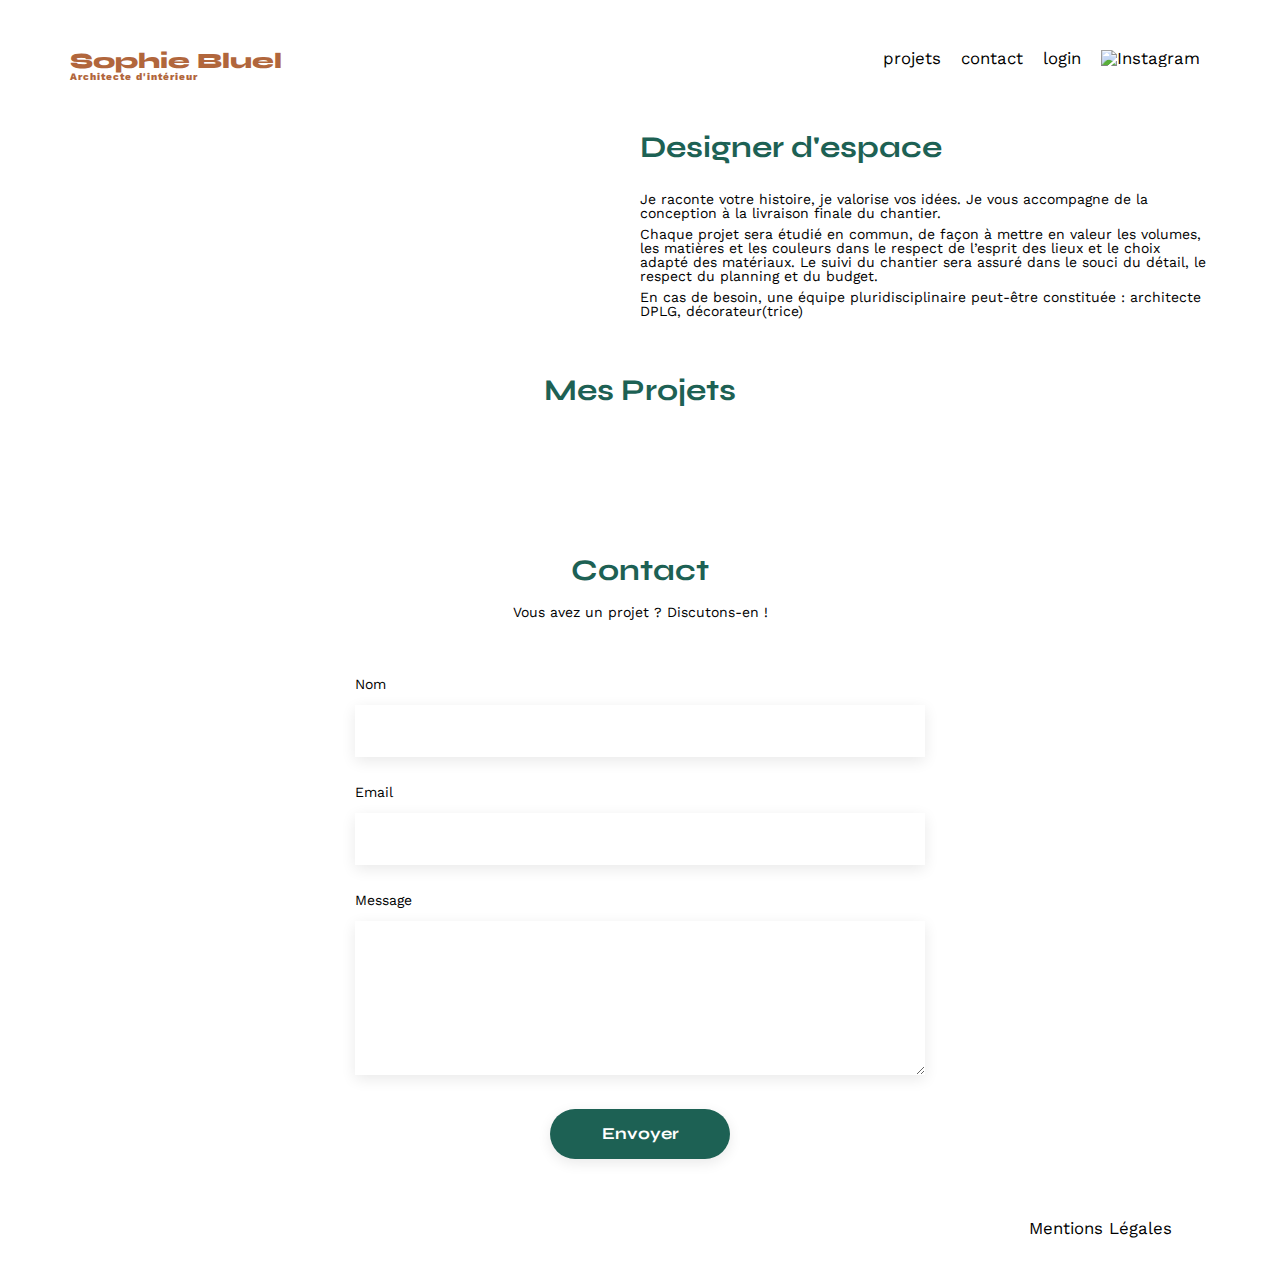
==== FrontEnd/index.html @ 2cf4a070 "Filter buttons JS, Login HTML&CSS" ====
<!DOCTYPE html>
<html lang="fr">
<head>
	<meta charset="UTF-8">
	<title>Sophie Bluel - Architecte d'intérieur</title>
	<meta name="viewport" content="width=device-width, initial-scale=1.0">
	<link rel="preconnect" href="https://fonts.googleapis.com">
	<link rel="preconnect" href="https://fonts.gstatic.com" crossorigin>
	<link href="https://fonts.googleapis.com/css2?family=Syne:wght@700;800&family=Work+Sans&display=swap" rel="stylesheet">
	<meta name="description" content="">
	<link rel="stylesheet" href="./assets/style.css">
	<script src="script.js" defer></script>
</head>
<body>
<header>
	<h1>Sophie Bluel <span>Architecte d'intérieur</span></h1>
	<nav>
		<ul>
			<li>projets</li>
			<li>contact</li>
			<li>login</li>
			<li><img src="./assets/icons/instagram.png" alt="Instagram"></li>
		</ul>
	</nav>
</header>
<main>
	<section id="introduction">
		<figure>
			<img src="./assets/images/sophie-bluel.png" alt="">
		</figure>
		<article>
			<h2>Designer d'espace</h2>
			<p>Je raconte votre histoire, je valorise vos idées. Je vous accompagne de la conception à la livraison finale du chantier.</p>
			<p>Chaque projet sera étudié en commun, de façon à mettre en valeur les volumes, les matières et les couleurs dans le respect de l’esprit des lieux et le choix adapté des matériaux. Le suivi du chantier sera assuré dans le souci du détail, le respect du planning et du budget.</p>
			<p>En cas de besoin, une équipe pluridisciplinaire peut-être constituée : architecte DPLG, décorateur(trice)</p>
		</article>
	</section>
	<section id="portfolio">
		<h2>Mes Projets</h2>
		<div id="filters" style="text-align: center; margin-bottom: 20px;">
			<!-- Les boutons de filtres seront générés ici -->
		</div>
		<div class="gallery">
			<!-- Les travaux s'afficheront ici -->
		</div>
	</section>
	<section id="contact">
		<h2>Contact</h2>
		<p>Vous avez un projet ? Discutons-en !</p>
		<form action="#" method="post">
			<label for="name">Nom</label>
			<input type="text" name="name" id="name">
			<label for="email">Email</label>
			<input type="email" name="email" id="email">
			<label for="message">Message</label>
			<textarea name="message" id="message" cols="30" rows="10"></textarea>
			<input type="submit" value="Envoyer">
		</form>
	</section>
</main>

<footer>
	<nav>
		<ul>
			<li>Mentions Légales</li>
		</ul>
	</nav>
</footer>
</body>
</html>
---- FrontEnd/assets/style.css ----
/* http://meyerweb.com/eric/tools/css/reset/
   v2.0 | 20110126
   License: none (public domain)
*/

html, body, div, span, applet, object, iframe,
h1, h2, h3, h4, h5, h6, p, blockquote, pre,
a, abbr, acronym, address, big, cite, code,
del, dfn, em, img, ins, kbd, q, s, samp,
small, strike, strong, sub, sup, tt, var,
b, u, i, center,
dl, dt, dd, ol, ul, li,
fieldset, form, label, legend,
table, caption, tbody, tfoot, thead, tr, th, td,
article, aside, canvas, details, embed,
figure, figcaption, footer, header, hgroup,
menu, nav, output, ruby, section, summary,
time, mark, audio, video {
	margin: 0;
	padding: 0;
	border: 0;
	font-size: 100%;
	font: inherit;
	vertical-align: baseline;
}
/* HTML5 display-role reset for older browsers */
article, aside, details, figcaption, figure,
footer, header, hgroup, menu, nav, section {
	display: block;
}
body {
	line-height: 1;
}
ol, ul {
	list-style: none;
}
blockquote, q {
	quotes: none;
}
blockquote:before, blockquote:after,
q:before, q:after {
	content: '';
	content: none;
}
table {
	border-collapse: collapse;
	border-spacing: 0;
}
/** end reset css**/
body {
	max-width: 1140px;
	margin:auto;
	font-family: 'Work Sans' ;
	font-size: 14px;
}
header {
	display: flex;
	justify-content: space-between;
	margin: 50px 0
}
section {
	margin: 50px 0
}

h1{
	display: flex;
	flex-direction: column;
	font-family: 'Syne';
	font-size: 22px;
	font-weight: 800;
	color: #B1663C
}

h1 > span {
	font-family: 'Work Sans';
	font-size:10px;
	letter-spacing: 0.1em;
;
}

h2{
	font-family: 'Syne';
	font-weight: 700;
	font-size: 30px;
	color: #1D6154
}
nav ul {
	display: flex;
	align-items: center;
	list-style-type: none;

}
nav li {
	padding: 0 10px;
	font-size: 1.2em;
}

li:hover {
	color: #B1663C;
}
#introduction {
	display: flex;
	align-items: center;
}
#introduction figure {
	flex: 1
}
#introduction img {
	display: block;
	margin: auto;
	width: 80%;
}

#introduction article {
	flex: 1
}
#introduction h2 {
	margin-bottom: 1em;
}

#introduction p {
	margin-bottom: 0.5em;
}
#portfolio h2 {
	text-align: center;
	margin-bottom: 1em;
}
.gallery {
	width: 100%;
	display: grid;
	grid-template-columns: 1fr 1fr 1fr;
	grid-column-gap: 20px;
	grid-row-gap: 20px;
}

.gallery img {
	width: 100%;

}
#contact {
	width: 50%;
margin: auto;
}
#contact > * {
	text-align: center;

}
#contact h2{
	margin-bottom: 20px;
}
#contact form {
	text-align: left;
	margin-top:30px;
	display: flex;
	flex-direction: column;
}

#contact input {
	height: 50px;
	font-size: 1.2em;
	border: none;
	box-shadow: 0px 4px 14px rgba(0, 0, 0, 0.09);
}
#contact label {
	margin: 2em 0 1em 0;
}
#contact textarea {
	border: none;
	box-shadow: 0px 4px 14px rgba(0, 0, 0, 0.09);
}

input[type="submit"]{
	font-family: 'Syne';
	font-weight: 700;
	color: white;
	background-color: #1D6154;
	margin : 2em auto ;
	width: 180px;
	text-align: center;
	border-radius: 60px ;
}

footer nav ul {
	display: flex;
	justify-content: flex-end;
	margin: 2em
}


/* CSS fait */

#filters {
    display: flex;
    gap: 10px;
    margin-bottom: 50px;
	margin-top: 50px;
    justify-content: center;
}

#filters button {
    font-family: 'Syne', sans-serif;
    font-weight: 700;
    font-size: 16px;
    padding: 8px 14px;
    border: 1px solid #1D6154;
    border-radius: 60px;
    background-color: white;
    color: #1D6154;
    cursor: pointer;
    transition: all 0.3s ease;
}

#filters button:hover {
    background-color: #1D6154;
    color: white;
}

#filters button.active {
    background-color: #1D6154;
    color: white;
}

.gallery {
	margin-top: 50px;
}
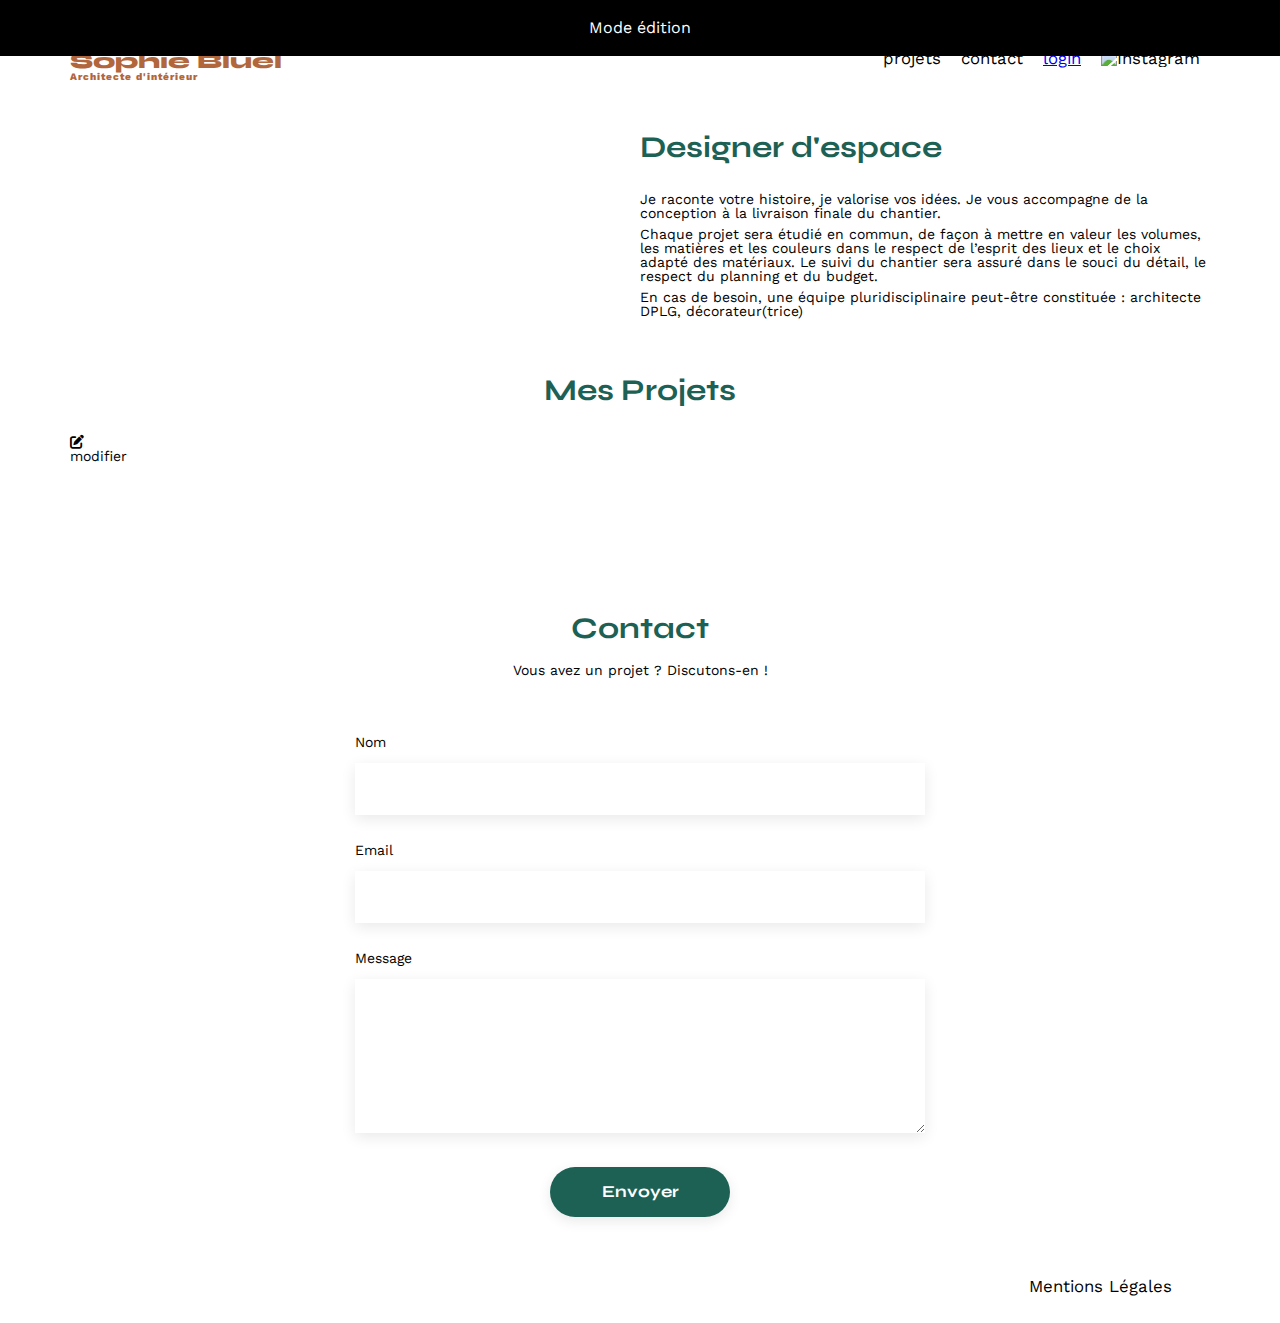
==== commit cc262820: "Login page JS + token storage" ====
--- a/FrontEnd/index.html
+++ b/FrontEnd/index.html
@@ -7,18 +7,23 @@
 	<link rel="preconnect" href="https://fonts.googleapis.com">
 	<link rel="preconnect" href="https://fonts.gstatic.com" crossorigin>
 	<link href="https://fonts.googleapis.com/css2?family=Syne:wght@700;800&family=Work+Sans&display=swap" rel="stylesheet">
+	<link href="https://cdnjs.cloudflare.com/ajax/libs/font-awesome/6.5.1/css/all.min.css" rel="stylesheet">
 	<meta name="description" content="">
 	<link rel="stylesheet" href="./assets/style.css">
 	<script src="script.js" defer></script>
 </head>
 <body>
+
 <header>
+	<div id="mode-edition">
+		<p>Mode édition</p>
+	</div>
 	<h1>Sophie Bluel <span>Architecte d'intérieur</span></h1>
 	<nav>
 		<ul>
 			<li>projets</li>
 			<li>contact</li>
-			<li>login</li>
+			<li><a href="login.html">login</a></li>
 			<li><img src="./assets/icons/instagram.png" alt="Instagram"></li>
 		</ul>
 	</nav>
@@ -37,7 +42,11 @@
 	</section>
 	<section id="portfolio">
 		<h2>Mes Projets</h2>
-		<div id="filters" style="text-align: center; margin-bottom: 20px;">
+			<div id="modifier-btn">
+				<i class="fa-solid fa-pen-to-square"></i>
+				<p>modifier</p>
+			</div>
+		<div id="filters">
 			<!-- Les boutons de filtres seront générés ici -->
 		</div>
 		<div class="gallery">
--- a/FrontEnd/assets/style.css
+++ b/FrontEnd/assets/style.css
@@ -189,6 +189,22 @@
 
 /* CSS fait */
 
+/* Mode édition black bar */
+
+#mode-edition {
+	background-color: black;
+	color: white;
+	text-align: center;
+	padding: 20px 0;
+	font-size: 16px;
+	font-weight: 400;
+	position: fixed;
+	top: 0;
+	left: 0;
+	width: 100%;
+	z-index: 9999;
+  }
+
 #filters {
     display: flex;
     gap: 10px;
@@ -222,4 +238,8 @@
 
 .gallery {
 	margin-top: 50px;
-}+}
+
+#fa-pen-to-square {
+	font-size: 15px;
+}
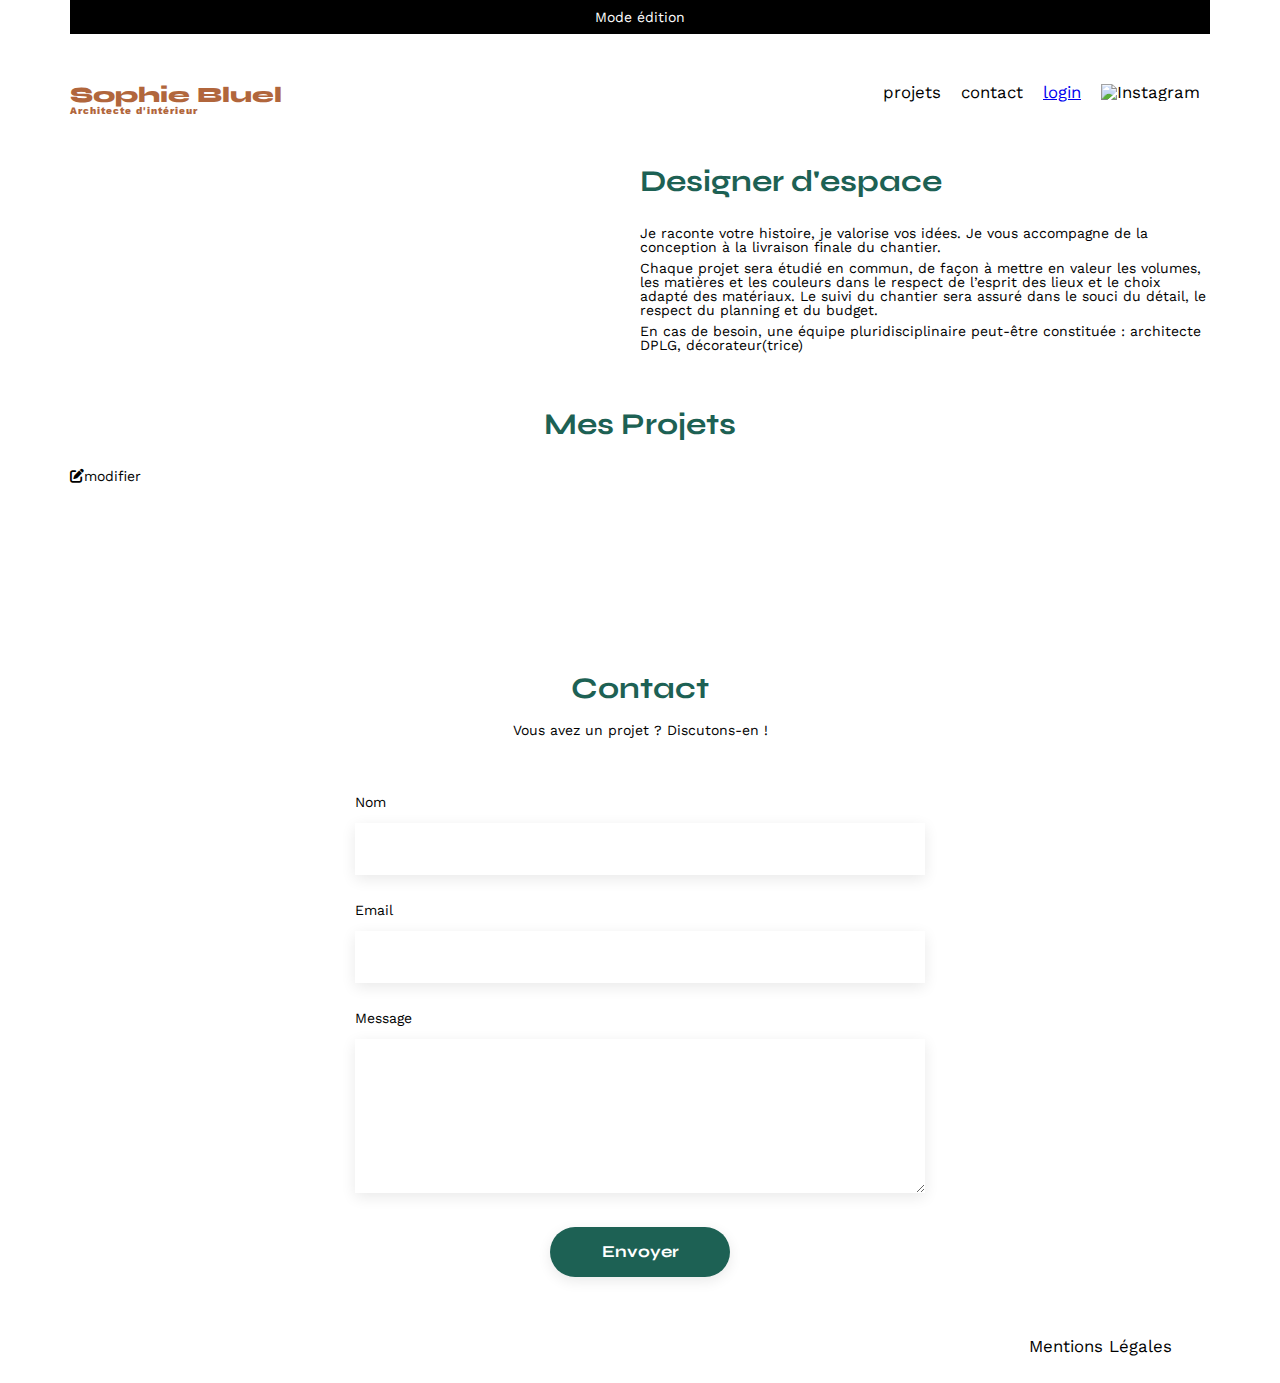
==== commit 613bb16d: "Added modal (open/close)" ====
--- a/FrontEnd/index.html
+++ b/FrontEnd/index.html
@@ -13,11 +13,10 @@
 	<script src="script.js" defer></script>
 </head>
 <body>
-
+<div id="mode-edition">
+	<p>Mode édition</p>
+</div>
 <header>
-	<div id="mode-edition">
-		<p>Mode édition</p>
-	</div>
 	<h1>Sophie Bluel <span>Architecte d'intérieur</span></h1>
 	<nav>
 		<ul>
@@ -28,6 +27,17 @@
 		</ul>
 	</nav>
 </header>
+<!-- Modale -->
+<div id="modal" class="modal hidden">
+    <div class="modal-content">
+		<span id="modal-close" class="modal-close">&times;</span>
+        <h2>Galerie photo</h2>
+		<div id="gallery" class="gallery">
+        </div>	
+			<button id="add-photo-btn" class="add-photo">Ajouter une photo</button>
+        </div>
+    </div>
+</div>
 <main>
 	<section id="introduction">
 		<figure>
--- a/FrontEnd/assets/style.css
+++ b/FrontEnd/assets/style.css
@@ -192,18 +192,14 @@
 /* Mode édition black bar */
 
 #mode-edition {
-	background-color: black;
-	color: white;
-	text-align: center;
-	padding: 20px 0;
-	font-size: 16px;
-	font-weight: 400;
-	position: fixed;
-	top: 0;
-	left: 0;
-	width: 100%;
-	z-index: 9999;
-  }
+    margin: 0;
+    padding: 10px 0;
+    background-color: black;
+    color: white;
+    text-align: center;
+    width: 100%;
+    position: relative;
+}
 
 #filters {
     display: flex;
@@ -243,3 +239,94 @@
 #fa-pen-to-square {
 	font-size: 15px;
 }
+
+#modifier-btn {
+    cursor: pointer;
+    display: inline-flex;
+    align-items: center;
+}
+
+/* Modal CSS */
+.modal {
+    position: fixed;
+    top: 0;
+    left: 0;
+    width: 100%;
+    height: 100%;
+    background-color: rgba(0, 0, 0, 0.5);
+    display: flex;
+    justify-content: center;
+    align-items: center;
+    z-index: 1000;
+    visibility: hidden;
+    opacity: 0;
+    transition: visibility 0s 0.3s, opacity 0.3s linear;
+}
+
+/* Modale visible */
+.modal.show {
+    visibility: visible;
+    opacity: 1;
+    transition: opacity 0.3s linear, visibility 0s 0s;
+}
+
+.modal-content {
+    background-color: white;
+    padding: 60px 105px;
+    border-radius: 10px;
+    width: 525px;
+    text-align: center;
+    position: relative;
+}
+
+/* Modal close button */
+.modal-close {
+    position: absolute;
+    top: 32px;
+    right: 32px;
+    font-size: 20px;
+    font-weight: bold;
+    cursor: pointer;
+}
+
+
+.gallery {
+    display: grid;
+    grid-template-columns: repeat(5, 1fr);
+    gap: 10px;
+    padding: 20px;
+	width: auto;
+    justify-items: center;
+}
+
+.gallery img {
+    width: 100%;
+    height: auto;
+}
+
+.delete-btn {
+    position: absolute;
+    top: 32px;
+    right: 32px;
+    font-size: 14px;
+    cursor: pointer;
+    width: 20px;
+    height: 20px;
+}
+
+.add-photo {
+    font-family: "Syne";
+    background-color: #1D6154;
+    color: white;
+    border: none;
+    padding: 10px 20px;
+    border-radius: 20px;
+    cursor: pointer;
+    font-size: 14px;
+    font-weight: 700;
+    margin-top: 10px;
+}
+
+.add-photo:hover {
+    background-color: #01473c;
+}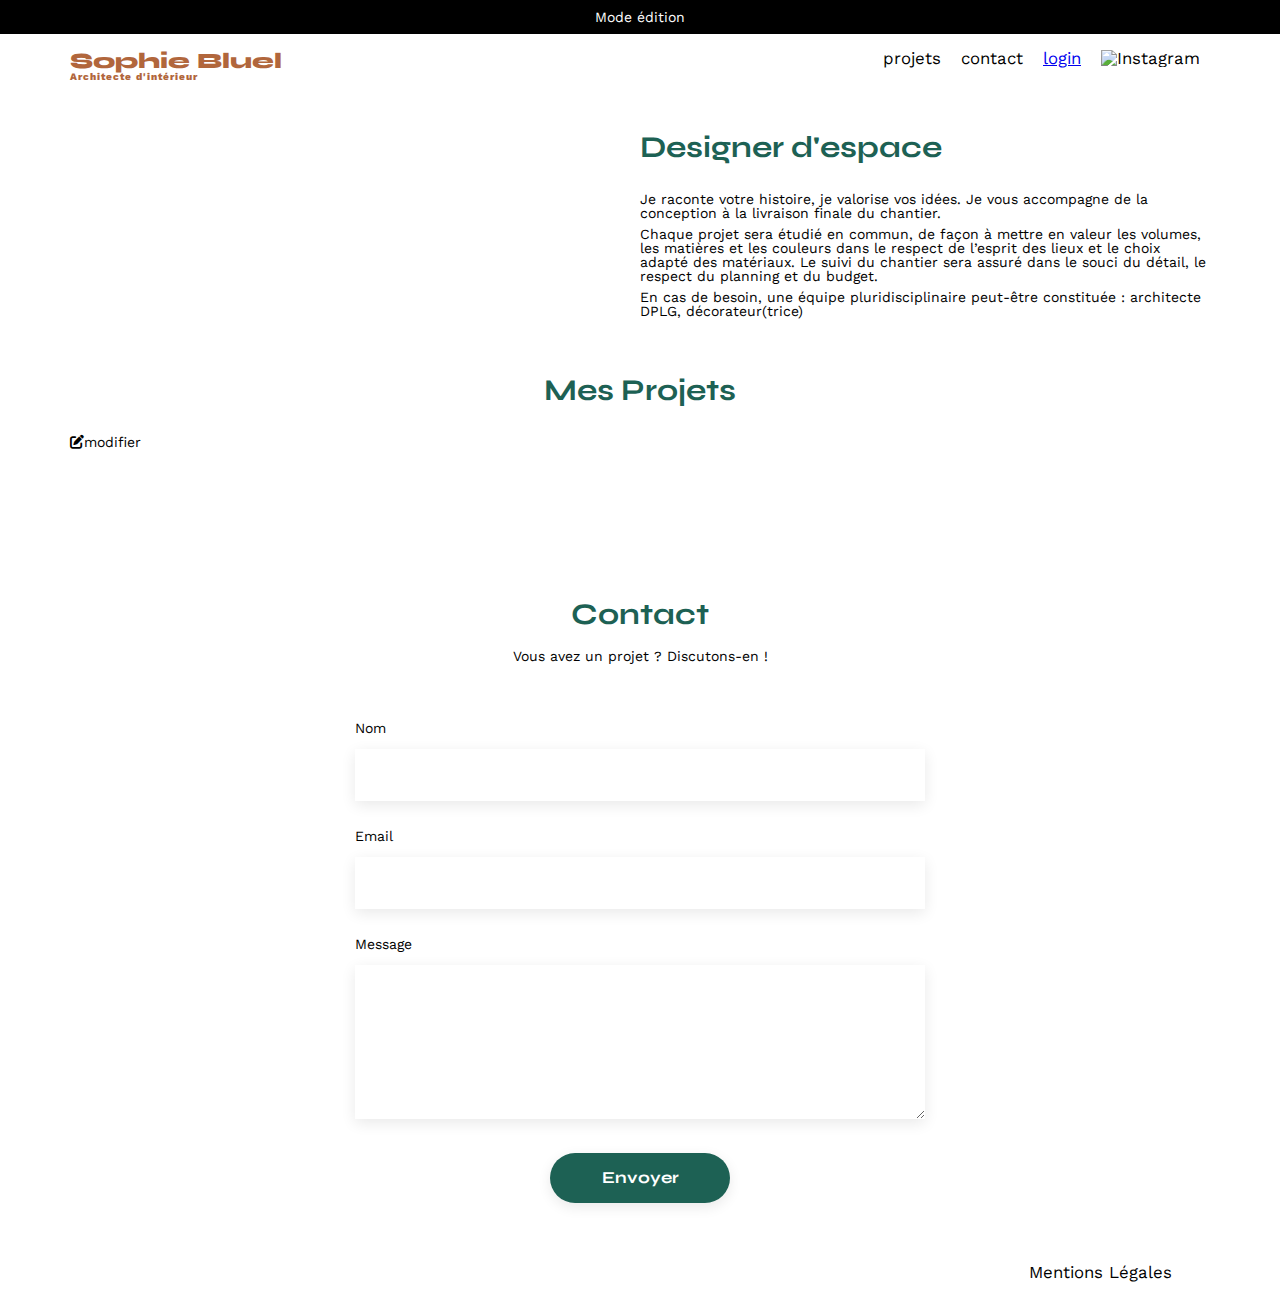
==== commit dad26a0c: "works fix modal/homepage" ====
--- a/FrontEnd/index.html
+++ b/FrontEnd/index.html
@@ -10,7 +10,7 @@
 	<link href="https://cdnjs.cloudflare.com/ajax/libs/font-awesome/6.5.1/css/all.min.css" rel="stylesheet">
 	<meta name="description" content="">
 	<link rel="stylesheet" href="./assets/style.css">
-	<script src="script.js" defer></script>
+	<script type="module" src="./script.js"></script>
 </head>
 <body>
 <div id="mode-edition">
@@ -30,12 +30,11 @@
 <!-- Modale -->
 <div id="modal" class="modal hidden">
     <div class="modal-content">
-		<span id="modal-close" class="modal-close">&times;</span>
+        <span id="modal-close" class="modal-close">&times;</span>
+		<i class="fa-solid fa-trash-can trash-icon"></i>
         <h2>Galerie photo</h2>
-		<div id="gallery" class="gallery">
-        </div>	
-			<button id="add-photo-btn" class="add-photo">Ajouter une photo</button>
-        </div>
+        <div class="modal-gallery"></div> 
+        <button id="add-photo-btn" class="add-photo">Ajouter une photo</button>
     </div>
 </div>
 <main>
--- a/FrontEnd/assets/style.css
+++ b/FrontEnd/assets/style.css
@@ -192,13 +192,15 @@
 /* Mode édition black bar */
 
 #mode-edition {
+	position: absolute;
+	top: 0px;
+	left: 0px;
+	width: 100%;
     margin: 0;
     padding: 10px 0;
     background-color: black;
     color: white;
     text-align: center;
-    width: 100%;
-    position: relative;
 }
 
 #filters {
@@ -290,7 +292,7 @@
 }
 
 
-.gallery {
+.modal-gallery {
     display: grid;
     grid-template-columns: repeat(5, 1fr);
     gap: 10px;
@@ -299,7 +301,7 @@
     justify-items: center;
 }
 
-.gallery img {
+.modal-gallery img {
     width: 100%;
     height: auto;
 }
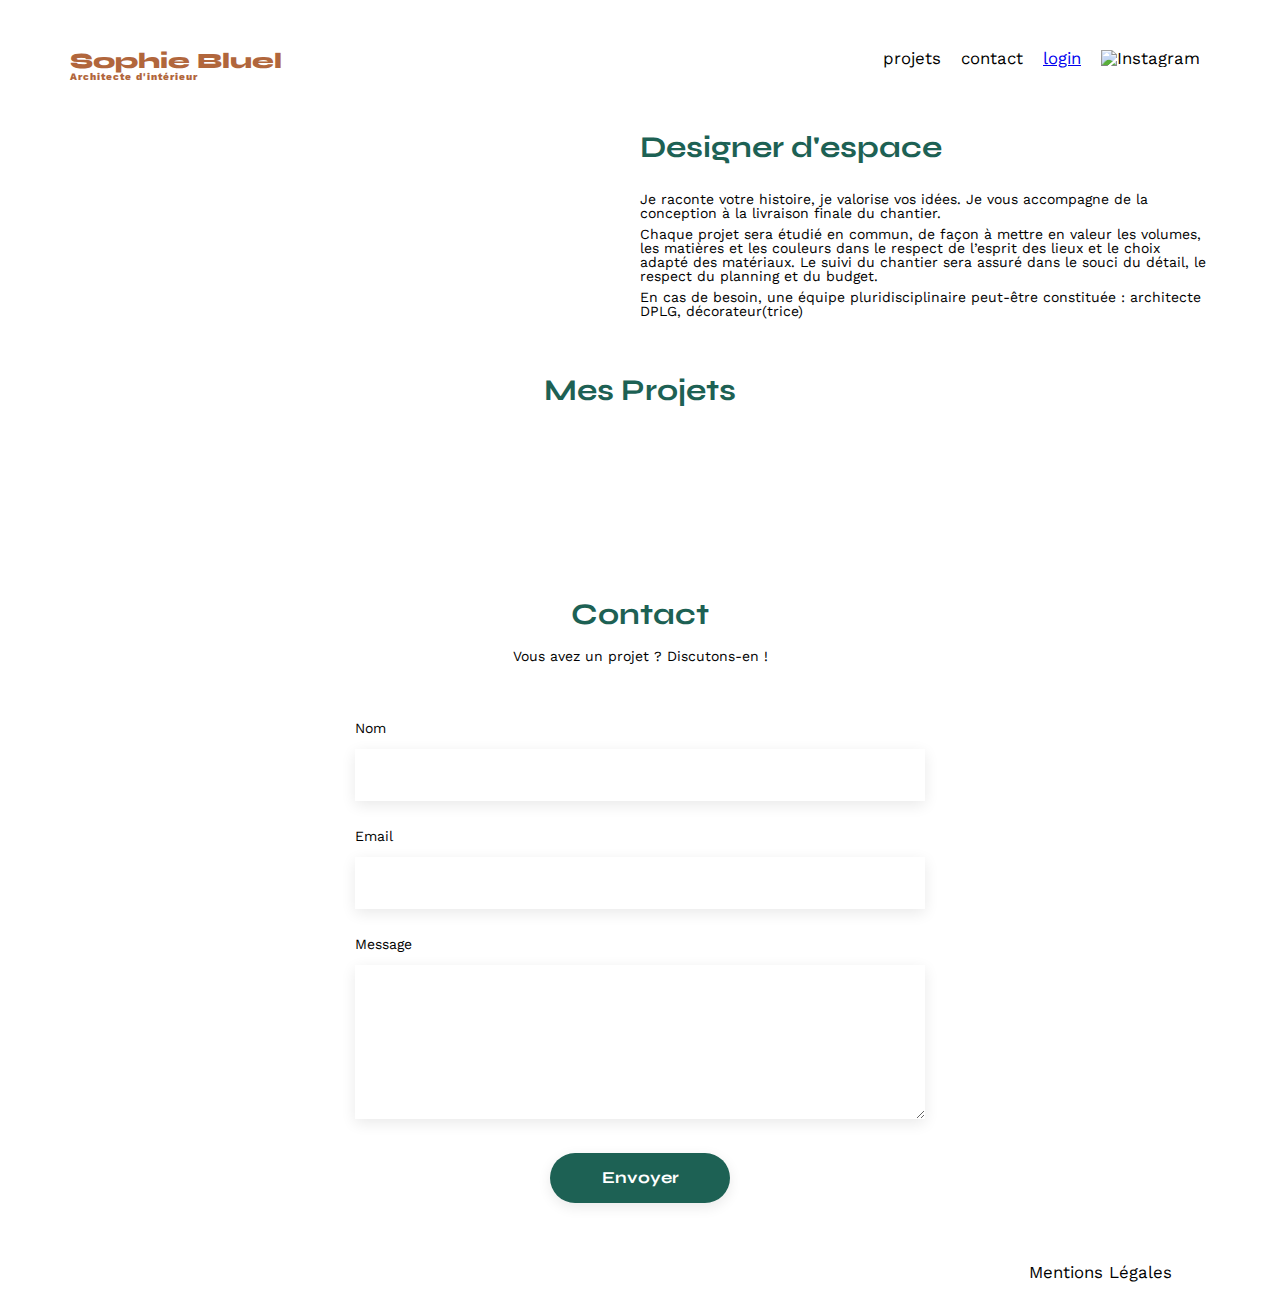
==== commit 4f6a9bbb: "Add photo function" ====
--- a/FrontEnd/index.html
+++ b/FrontEnd/index.html
@@ -13,8 +13,8 @@
 	<script type="module" src="./script.js"></script>
 </head>
 <body>
-<div id="mode-edition">
-	<p>Mode édition</p>
+<div id="mode-edition restricted">
+	<p id="restricted">Mode édition</p>
 </div>
 <header>
 	<h1>Sophie Bluel <span>Architecte d'intérieur</span></h1>
@@ -31,11 +31,37 @@
 <div id="modal" class="modal hidden">
     <div class="modal-content">
         <span id="modal-close" class="modal-close">&times;</span>
-		<i class="fa-solid fa-trash-can trash-icon"></i>
         <h2>Galerie photo</h2>
         <div class="modal-gallery"></div> 
         <button id="add-photo-btn" class="add-photo">Ajouter une photo</button>
     </div>
+</div>
+
+<!-- Form modal -->
+<div id="add-photo-modal" class="modal hidden">
+	<div class="modal-content">
+	  <span id="add-photo-modal-close" class="modal-close">&times;</span>
+	  <h2>Ajout photo</h2>
+	  <form id="add-photo-form">
+		<div class="form-group">
+			<label for="image">Ajouter une photo</label>
+			<input type="file" id="image" name="image" accept="image/*" required>
+		  </div>
+		  <div class="preview-container">
+			<img id="image-preview" class="hidden" alt="Preview of selected image">
+		  </div>
+		<div class="form-group">
+		  <label for="title">Titre:</label>
+		  <input type="text" id="title" name="title" placeholder="Titre de l'image" required>
+		</div>
+		<div class="form-group">
+		  <label for="category">Catégorie:</label>
+		  <select id="category" name="category" required>
+		  </select>
+		</div>
+		<button type="submit" class="submit-btn">Valider</button>
+	  </form>
+	</div>
 </div>
 <main>
 	<section id="introduction">
@@ -52,8 +78,8 @@
 	<section id="portfolio">
 		<h2>Mes Projets</h2>
 			<div id="modifier-btn">
-				<i class="fa-solid fa-pen-to-square"></i>
-				<p>modifier</p>
+				<i id="restricted" class="fa-solid fa-pen-to-square"></i>
+				<p id="restricted">modifier</p>
 			</div>
 		<div id="filters">
 			<!-- Les boutons de filtres seront générés ici -->
--- a/FrontEnd/assets/style.css
+++ b/FrontEnd/assets/style.css
@@ -203,6 +203,10 @@
     text-align: center;
 }
 
+#restricted {
+	display: none;
+}
+
 #filters {
     display: flex;
     gap: 10px;
@@ -331,4 +335,29 @@
 
 .add-photo:hover {
     background-color: #01473c;
-}+}
+
+/* Modal Trash */
+
+.fa-trash-can {
+	position: absolute;
+	top: 6px;
+	right: 6px;
+	color: white;
+	background-color: black;
+	padding: 4px;
+	border-radius: 2px;
+    font-size: 9px;
+	cursor: pointer;
+    transition: color 0.3s ease;
+
+}
+
+.fa-trash-can:hover {
+    color: rgb(247, 68, 68);
+}
+.restricted-content {
+	display: none;
+  }
+/* Add photo modal */
+
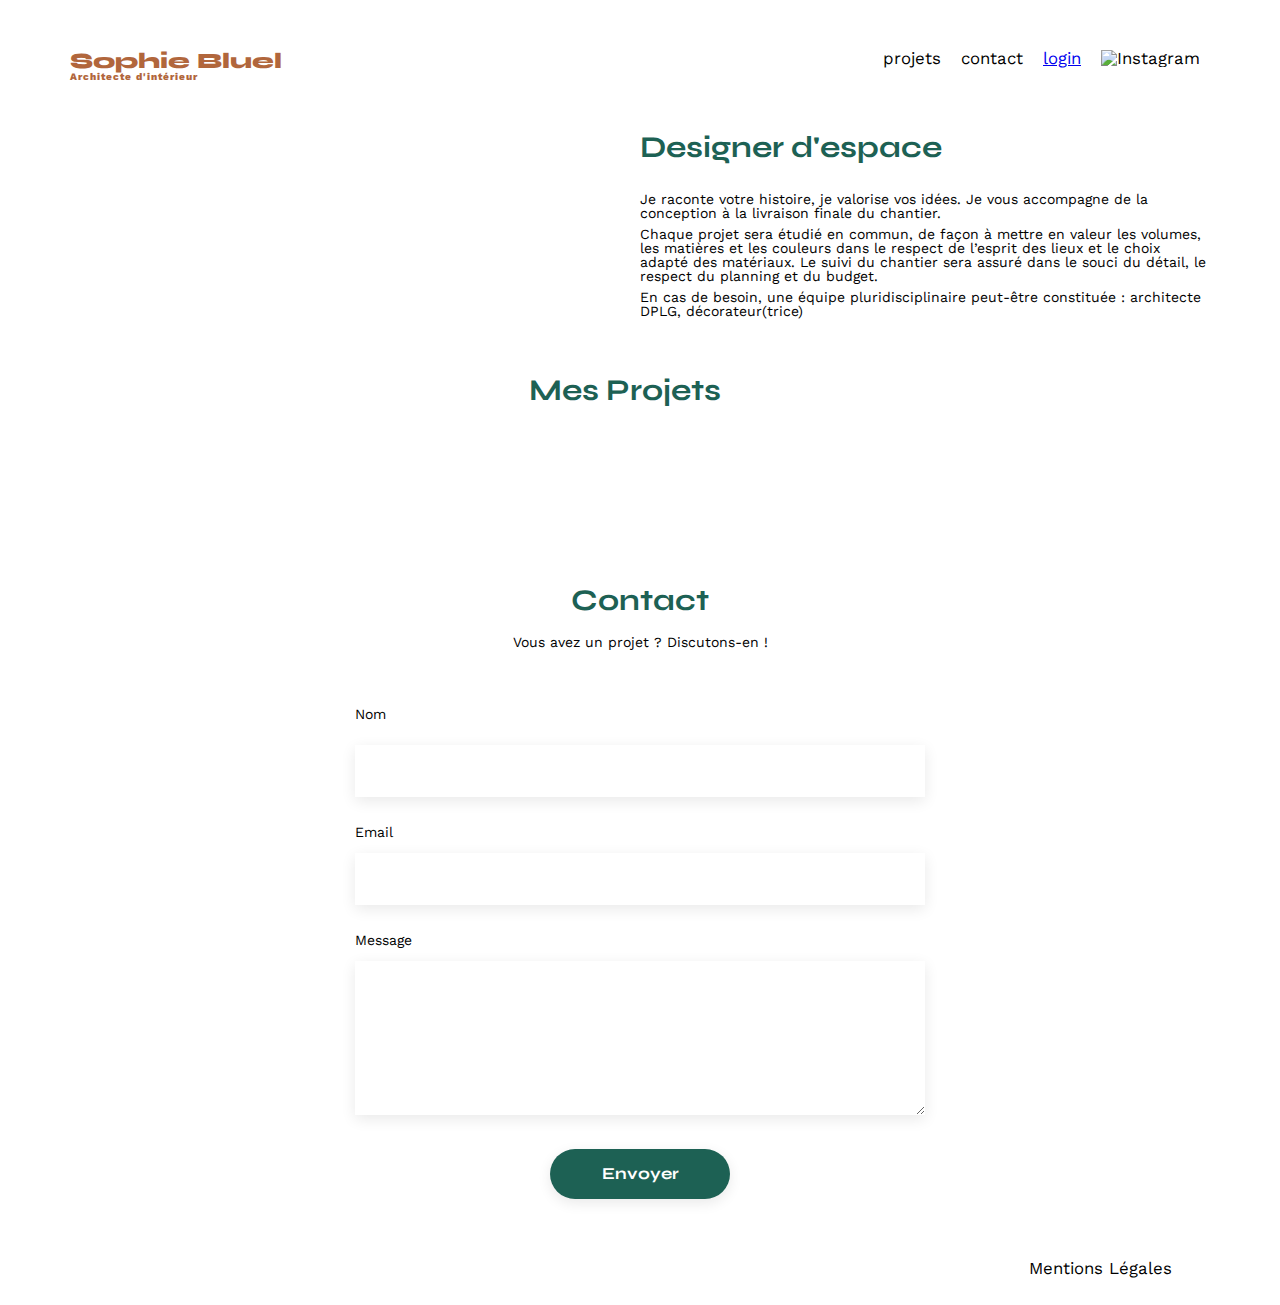
==== commit 61e7c8ab: "Add photo modal functions + css" ====
--- a/FrontEnd/index.html
+++ b/FrontEnd/index.html
@@ -13,8 +13,8 @@
 	<script type="module" src="./script.js"></script>
 </head>
 <body>
-<div id="mode-edition restricted">
-	<p id="restricted">Mode édition</p>
+<div class="restricted" id="mode-edition">
+	<p class="restricted">Mode édition</p>
 </div>
 <header>
 	<h1>Sophie Bluel <span>Architecte d'intérieur</span></h1>
@@ -44,11 +44,13 @@
 	  <h2>Ajout photo</h2>
 	  <form id="add-photo-form">
 		<div class="form-group">
-			<label for="image">Ajouter une photo</label>
+			<i class="fa-solid fa-image"></i>
+			<label for="image">Ajouter photo</label>
 			<input type="file" id="image" name="image" accept="image/*" required>
 		  </div>
 		  <div class="preview-container">
-			<img id="image-preview" class="hidden" alt="Preview of selected image">
+			<img id="image-preview" class="hidden-preview" alt="Preview of selected image">
+			<p class="upload-text">jpg, png : 4mo max</p>
 		  </div>
 		<div class="form-group">
 		  <label for="title">Titre:</label>
@@ -76,11 +78,13 @@
 		</article>
 	</section>
 	<section id="portfolio">
+		<section class="projets">
 		<h2>Mes Projets</h2>
-			<div id="modifier-btn">
-				<i id="restricted" class="fa-solid fa-pen-to-square"></i>
-				<p id="restricted">modifier</p>
-			</div>
+		<div id="modifier-btn">
+			<i class="fa-solid fa-pen-to-square restricted"></i>
+			<p class="restricted">modifier</p>
+		</div>
+		</section>
 		<div id="filters">
 			<!-- Les boutons de filtres seront générés ici -->
 		</div>
--- a/FrontEnd/assets/style.css
+++ b/FrontEnd/assets/style.css
@@ -360,4 +360,69 @@
 	display: none;
   }
 /* Add photo modal */
-
+.add-photo-modal {
+	width: 100%;
+	height: 100%;
+	margin: 55px 105px;
+}
+
+#image-preview {
+	width: 100%;
+	height: 169px;
+	object-fit: contain;
+	background-color: #E8F1F6;
+}
+
+.hidden-preview {
+	display: none;
+}
+
+.hidden-modal {
+	display: none;
+}
+
+
+.form-group {
+	display: flex;
+	flex-direction: column;
+	margin-top: 30px;
+}
+
+#add-photo-modal .form-group label {
+	display: flex;
+	justify-content: flex-start;
+	font-family: 'Work Sans';
+	font-weight: 500;
+}
+
+input[type="text"], select {
+	border: transparent;
+	box-shadow: 0px 4px 14px 0px #00000017;
+	height: 51px;
+	margin-top: 10px;
+}
+
+.submit-btn {
+	font-family: 'Syne';
+	border-radius: 60px;
+	height: 36px;
+	width: 237px;
+	margin-top: 32px;
+	background-color: #A7A7A7;
+	border-color: transparent;
+	color: white;
+}
+
+
+.projets {
+    display: flex;
+    justify-content: center;
+    align-items: center;
+}
+
+#modifier-btn {
+    display: flex;
+    align-items: center;
+	margin-top: -30px;
+	margin-left: 31px;
+}
